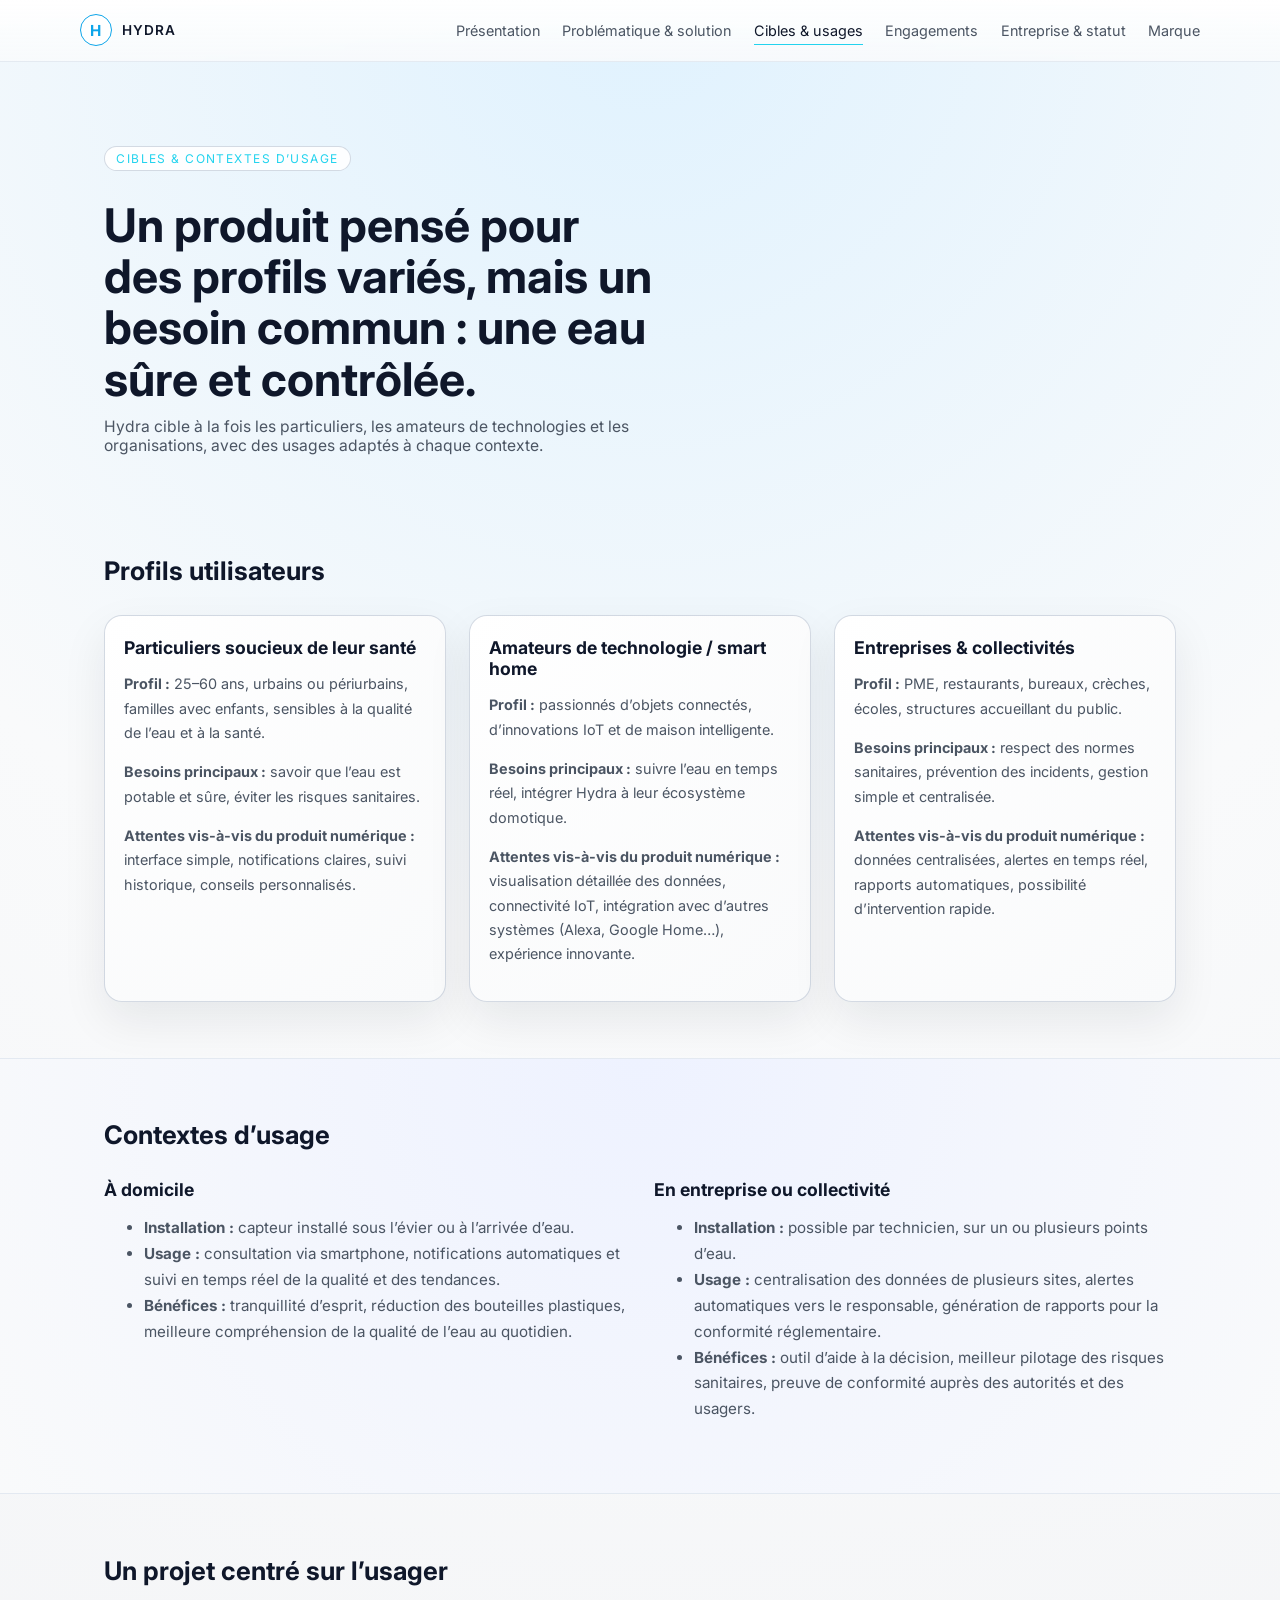
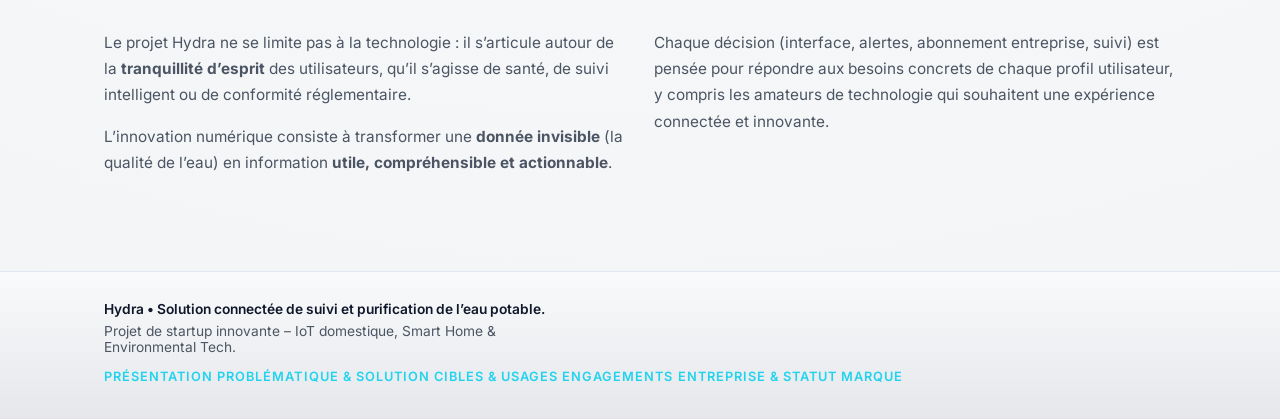
==== cibles-usages.html @ 4a023658 "first commit" ====
<!DOCTYPE html>
<html lang="fr">
<head>
  <meta charset="UTF-8">
  <meta name="viewport" content="width=device-width, initial-scale=1.0">
  <title>Hydra – Cibles & contextes d’usage</title>
  <link rel="stylesheet" href="style.css">
  <link rel="preconnect" href="https://fonts.googleapis.com">
  <link rel="preconnect" href="https://fonts.gstatic.com" crossorigin>
  <link href="https://fonts.googleapis.com/css2?family=Inter:wght@300;400;500;600;700&display=swap" rel="stylesheet">
</head>
<body>
  <header class="site-header">
    <div class="container header-inner">
      <div class="logo">
        <span class="logo-mark">H</span>
        <span class="logo-text">Hydra</span>
      </div>
      <nav class="main-nav" id="mainNav">
        <button class="nav-toggle" id="navToggle" aria-label="Menu">
          <span></span><span></span><span></span>
        </button>
        <ul class="nav-links">
          <li><a href="index.html">Présentation</a></li>
          <li><a href="problematique-solution.html">Problématique & solution</a></li>
          <li><a href="cibles-usages.html" class="active">Cibles & usages</a></li>
          <li><a href="engagements.html">Engagements</a></li>
          <li><a href="entreprise-statut.html">Entreprise & statut</a></li>
          <li><a href="marque.html">Marque</a></li>
        </ul>
      </nav>
    </div>
  </header>

  <section class="hero hero-compact">
    <div class="container hero-inner">
      <div class="hero-text">
        <p class="badge">Cibles & contextes d’usage</p>
        <h1>Un produit pensé pour des profils variés, mais un besoin commun : une eau sûre et contrôlée.</h1>
        <p class="hero-subtitle">
          Hydra cible à la fois les particuliers, les amateurs de technologies et les organisations, avec des usages adaptés à chaque contexte.
        </p>
      </div>
    </div>
  </section>

  <main>
    <section class="section">
      <div class="container">
        <h2>Profils utilisateurs</h2>
        <div class="grid three-cols cards">
          <article class="card">
            <h3>Particuliers soucieux de leur santé</h3>
            <p><strong>Profil :</strong> 25–60 ans, urbains ou périurbains, familles avec enfants, sensibles à la qualité de l’eau et à la santé.</p>
            <p><strong>Besoins principaux :</strong> savoir que l’eau est potable et sûre, éviter les risques sanitaires.</p>
            <p><strong>Attentes vis-à-vis du produit numérique :</strong> interface simple, notifications claires, suivi historique, conseils personnalisés.</p>
          </article>

          <article class="card">
            <h3>Amateurs de technologie / smart home</h3>
            <p><strong>Profil :</strong> passionnés d’objets connectés, d’innovations IoT et de maison intelligente.</p>
            <p><strong>Besoins principaux :</strong> suivre l’eau en temps réel, intégrer Hydra à leur écosystème domotique.</p>
            <p><strong>Attentes vis-à-vis du produit numérique :</strong> visualisation détaillée des données, connectivité IoT, intégration avec d’autres systèmes (Alexa, Google Home…), expérience innovante.</p>
          </article>

          <article class="card">
            <h3>Entreprises & collectivités</h3>
            <p><strong>Profil :</strong> PME, restaurants, bureaux, crèches, écoles, structures accueillant du public.</p>
            <p><strong>Besoins principaux :</strong> respect des normes sanitaires, prévention des incidents, gestion simple et centralisée.</p>
            <p><strong>Attentes vis-à-vis du produit numérique :</strong> données centralisées, alertes en temps réel, rapports automatiques, possibilité d’intervention rapide.</p>
          </article>
        </div>
      </div>
    </section>

    <section class="section alt">
      <div class="container">
        <h2>Contextes d’usage</h2>
        <div class="grid two-cols">
          <div>
            <h3>À domicile</h3>
            <ul>
              <li><strong>Installation :</strong> capteur installé sous l’évier ou à l’arrivée d’eau.</li>
              <li><strong>Usage :</strong> consultation via smartphone, notifications automatiques et suivi en temps réel de la qualité et des tendances.</li>
              <li><strong>Bénéfices :</strong> tranquillité d’esprit, réduction des bouteilles plastiques, meilleure compréhension de la qualité de l’eau au quotidien.</li>
            </ul>
          </div>
          <div>
            <h3>En entreprise ou collectivité</h3>
            <ul>
              <li><strong>Installation :</strong> possible par technicien, sur un ou plusieurs points d’eau.</li>
              <li><strong>Usage :</strong> centralisation des données de plusieurs sites, alertes automatiques vers le responsable, génération de rapports pour la conformité réglementaire.</li>
              <li><strong>Bénéfices :</strong> outil d’aide à la décision, meilleur pilotage des risques sanitaires, preuve de conformité auprès des autorités et des usagers.</li>
            </ul>
          </div>
        </div>
      </div>
    </section>

    <section class="section">
      <div class="container">
        <h2>Un projet centré sur l’usager</h2>
        <div class="grid two-cols">
          <div>
            <p>Le projet Hydra ne se limite pas à la technologie : il s’articule autour de la <strong>tranquillité d’esprit</strong> des utilisateurs, qu’il s’agisse de santé, de suivi intelligent ou de conformité réglementaire.</p>
            <p>L’innovation numérique consiste à transformer une <strong>donnée invisible</strong> (la qualité de l’eau) en information <strong>utile, compréhensible et actionnable</strong>.</p>
          </div>
          <div>
            <p>Chaque décision (interface, alertes, abonnement entreprise, suivi) est pensée pour répondre aux besoins concrets de chaque profil utilisateur, y compris les amateurs de technologie qui souhaitent une expérience connectée et innovante.</p>
          </div>
        </div>
      </div>
    </section>
  </main>

  <footer class="site-footer">
    <div class="container footer-inner">
      <div>
        <p class="footer-brand">Hydra • Solution connectée de suivi et purification de l’eau potable.</p>
        <p class="footer-note">Projet de startup innovante – IoT domestique, Smart Home &amp; Environmental Tech.</p>
      </div>
      <div class="footer-links">
        <a href="index.html">Présentation</a>
        <a href="problematique-solution.html">Problématique &amp; solution</a>
        <a href="cibles-usages.html">Cibles &amp; usages</a>
        <a href="engagements.html">Engagements</a>
        <a href="entreprise-statut.html">Entreprise &amp; statut</a>
        <a href="marque.html">Marque</a>
      </div>
    </div>
  </footer>

  <script src="script.js"></script>
</body>
</html>
---- style.css ----
:root {
  --bg: #ffffff;
  --bg-alt: #f3f4f6;
  --card-bg: #ffffff;
  --accent: #22d3ee;
  --accent-soft: rgba(34, 211, 238, 0.2);
  --accent-strong: #06b6d4;
  --text: #0f172a;
  --text-muted: #4b5563;
  --border-subtle: rgba(148, 163, 184, 0.4);
  --danger: #f97373;
  --radius-lg: 18px;
  --radius-md: 12px;
  --shadow-soft: 0 18px 45px rgba(15, 23, 42, 0.12);
}

*,
*::before,
*::after {
  box-sizing: border-box;
}

html {
  scroll-behavior: smooth;
}

body {
  margin: 0;
  font-family: "Inter", system-ui, -apple-system, BlinkMacSystemFont, "Segoe UI", sans-serif;
  background: radial-gradient(circle at top, #e0f2fe 0, #f9fafb 45%, #f3f4f6 100%);
  color: var(--text);
  -webkit-font-smoothing: antialiased;
}

img {
  max-width: 100%;
  display: block;
}

a {
  color: inherit;
  text-decoration: none;
}

.container {
  width: 100%;
  max-width: 1120px;
  margin: 0 auto;
  padding: 0 1.5rem;
}

.site-header {
  position: sticky;
  top: 0;
  z-index: 20;
  backdrop-filter: blur(18px);
  background: linear-gradient(to bottom, rgba(255, 255, 255, 0.96), rgba(248, 250, 252, 0.9));
  border-bottom: 1px solid rgba(226, 232, 240, 0.9);
}

.header-inner {
  display: flex;
  align-items: center;
  justify-content: space-between;
  padding: 0.9rem 0;
}

.logo {
  display: flex;
  align-items: center;
  gap: 0.6rem;
  font-weight: 600;
  letter-spacing: 0.08em;
  text-transform: uppercase;
  font-size: 0.85rem;
}

.logo-mark {
  width: 32px;
  height: 32px;
  border-radius: 999px;
  display: inline-flex;
  align-items: center;
  justify-content: center;
  background: #ffffff;
  border: 1.6px solid #0ea5e9;
  box-shadow: none;
  font-size: 0.95rem;
  font-weight: 700;
  color: #0ea5e9;
}

.logo-text {
  color: #0f172a;
  font-weight: 600;
}

.main-nav {
  display: flex;
  align-items: center;
  gap: 1.5rem;
}

.nav-links {
  display: flex;
  align-items: center;
  gap: 1.4rem;
  list-style: none;
  padding: 0;
  margin: 0;
  font-size: 0.9rem;
}

.nav-links a {
  color: var(--text-muted);
  padding: 0.35rem 0;
  border-bottom: 1px solid transparent;
  transition: color 0.15s ease, border-color 0.15s ease, opacity 0.15s ease;
}

.nav-links a:hover {
  color: var(--accent);
  border-color: rgba(34, 211, 238, 0.5);
  opacity: 0.95;
}

.nav-links a.active {
  color: #0f172a;
  border-color: var(--accent);
}

.nav-toggle {
  display: none;
  flex-direction: column;
  gap: 0.22rem;
  background: transparent;
  border: none;
  padding: 0.3rem;
  cursor: pointer;
}

.nav-toggle span {
  width: 20px;
  height: 2px;
  border-radius: 999px;
  background: var(--text);
}

.hero {
  padding: 4.5rem 0 3.5rem;
}

.hero-compact {
  padding-bottom: 2.5rem;
}

.hero-inner {
  display: grid;
  grid-template-columns: minmax(0, 3fr) minmax(0, 2.6fr);
  gap: 3rem;
  align-items: center;
}

.badge {
  display: inline-flex;
  align-items: center;
  gap: 0.5rem;
  padding: 0.25rem 0.7rem;
  border-radius: 999px;
  border: 1px solid rgba(148, 163, 184, 0.4);
  background: rgba(255, 255, 255, 0.9);
  color: var(--accent);
  font-size: 0.75rem;
  text-transform: uppercase;
  letter-spacing: 0.12em;
}

.hero h1 {
  margin: 1.1rem 0 0.75rem;
  font-size: clamp(2.1rem, 3.1vw + 1.2rem, 2.9rem);
  line-height: 1.1;
}

.hero-subtitle {
  margin: 0;
  max-width: 39rem;
  color: var(--text-muted);
  font-size: 0.98rem;
}

.hero-actions {
  display: flex;
  gap: 0.9rem;
  margin-top: 1.7rem;
  flex-wrap: wrap;
}

.btn {
  display: inline-flex;
  align-items: center;
  justify-content: center;
  padding: 0.7rem 1.35rem;
  border-radius: 999px;
  font-size: 0.92rem;
  font-weight: 600;
  border: 1px solid transparent;
  cursor: pointer;
  transition: background 0.15s ease, color 0.15s ease, border-color 0.15s ease, transform 0.1s ease, box-shadow 0.15s ease;
}

.btn.primary {
  background: linear-gradient(135deg, #0ea5e9, #0369a1);
  color: #ffffff;
  box-shadow: 0 12px 30px rgba(15, 23, 42, 0.25);
}

.btn.primary:hover {
  transform: translateY(-1px);
  box-shadow: 0 18px 40px rgba(15, 23, 42, 0.3);
}

.btn.ghost {
  background: #ffffff;
  color: #0f172a;
  border-color: #0ea5e9;
}

.btn.ghost:hover {
  border-color: #0369a1;
  background: #e0f2fe;
}

.hero-grid {
  display: grid;
  grid-template-columns: repeat(3, minmax(0, 1fr));
  gap: 0.8rem;
  margin-top: 2.1rem;
}

.hero-metric {
  padding: 0.7rem 0.9rem;
  border-radius: 0.9rem;
  border: 1px solid rgba(148, 163, 184, 0.35);
  background: radial-gradient(circle at top left, rgba(56, 189, 248, 0.2), #ffffff);
}

.metric-label {
  display: block;
  font-size: 0.7rem;
  text-transform: uppercase;
  letter-spacing: 0.12em;
  color: var(--text-muted);
  margin-bottom: 0.25rem;
}

.metric-value {
  font-size: 0.9rem;
  font-weight: 500;
}

.hero-visual {
  position: relative;
}

.device-card {
  position: relative;
  z-index: 1;
  background: radial-gradient(circle at top left, rgba(56, 189, 248, 0.22), #ffffff);
  border-radius: 24px;
  border: 1px solid rgba(148, 163, 184, 0.4);
  box-shadow: var(--shadow-soft);
  padding: 1.6rem 1.5rem 1.4rem;
}

.device-card h2 {
  margin: 0;
  font-size: 1.1rem;
}

.device-card p {
  margin: 0.4rem 0 0.9rem;
  font-size: 0.85rem;
  color: var(--text-muted);
}

.device-card ul {
  list-style: none;
  padding: 0;
  margin: 0;
  display: grid;
  grid-template-columns: repeat(2, minmax(0, 1fr));
  gap: 0.45rem 0.8rem;
  font-size: 0.82rem;
}

.device-card li::before {
  content: "";
  display: inline-block;
  width: 6px;
  height: 6px;
  border-radius: 999px;
  background: var(--accent);
  margin-right: 0.4rem;
}

.wave-bg {
  position: absolute;
  inset: 10% -10% -15%;
  background: radial-gradient(circle at 10% 0, rgba(56, 189, 248, 0.23), transparent 60%),
              radial-gradient(circle at 90% 80%, rgba(59, 130, 246, 0.16), transparent 65%);
  opacity: 0.9;
  filter: blur(10px);
}

.section {
  padding: 3.8rem 0 3.5rem;
}

.section.alt {
  background: radial-gradient(circle at top, #eef2ff, #f9fafb);
  border-top: 1px solid rgba(226, 232, 240, 0.9);
  border-bottom: 1px solid rgba(226, 232, 240, 0.9);
}

.section h2 {
  font-size: 1.6rem;
  margin: 0 0 1.8rem;
}

.section h3 {
  font-size: 1.1rem;
  margin: 0 0 0.7rem;
}

.section h4 {
  font-size: 0.98rem;
  margin: 0 0 0.4rem;
}

.section p {
  color: var(--text-muted);
  font-size: 0.96rem;
  line-height: 1.7;
}

.section ul {
  color: var(--text-muted);
  font-size: 0.95rem;
  line-height: 1.7;
}

.grid {
  display: grid;
  gap: 1.8rem;
}

.two-cols {
  grid-template-columns: minmax(0, 1.1fr) minmax(0, 1.1fr);
}

.three-cols {
  grid-template-columns: repeat(3, minmax(0, 1fr));
}

.tag-list {
  display: flex;
  flex-wrap: wrap;
  gap: 0.45rem;
  list-style: none;
  padding: 0;
  margin: 0 0 0.9rem;
}

.tag-list li {
  padding: 0.24rem 0.7rem;
  border-radius: 999px;
  border: 1px solid #7dd3fc;
  background: #e0f2fe;
  font-size: 0.8rem;
  color: #0f172a;
}

.icon-list {
  list-style: none;
  padding: 0;
  margin: 0;
}

.icon-list li {
  position: relative;
  padding-left: 1.3rem;
  margin-bottom: 0.45rem;
}

.icon-list li::before {
  content: "";
  position: absolute;
  left: 0;
  top: 0.55rem;
  width: 6px;
  height: 6px;
  border-radius: 999px;
  background: var(--accent);
}

.cards {
  gap: 1.4rem;
}

.card {
  border-radius: var(--radius-lg);
  border: 1px solid rgba(148, 163, 184, 0.4);
  background: radial-gradient(circle at top left, #ffffff, #f9fafb);
  box-shadow: 0 18px 45px rgba(15, 23, 42, 0.08);
  padding: 1.3rem 1.2rem 1.2rem;
  transition: transform 0.12s ease, box-shadow 0.15s ease, border-color 0.15s ease;
}

.card h3 {
  margin-bottom: 0.5rem;
}

.card p {
  font-size: 0.9rem;
}

.card:hover {
  transform: translateY(-4px);
  border-color: rgba(34, 211, 238, 0.6);
  box-shadow: 0 22px 60px rgba(15, 23, 42, 0.18);
}

.btn-link {
  display: inline-flex;
  align-items: center;
  gap: 0.35rem;
  margin-top: 0.9rem;
  font-size: 0.86rem;
  color: var(--accent);
  font-weight: 500;
}

.btn-link::after {
  content: "→";
  font-size: 0.9em;
  transition: transform 0.12s ease;
}

.btn-link:hover::after {
  transform: translateX(2px);
}

.margin-top-lg {
  margin-top: 2rem;
}

.margin-top-md {
  margin-top: 1.2rem;
}

.accordion details {
  border-radius: var(--radius-md);
  border: 1px solid rgba(148, 163, 184, 0.45);
  background: #ffffff;
  padding: 0.7rem 0.9rem;
  margin-bottom: 0.75rem;
}

.accordion summary {
  cursor: pointer;
  list-style: none;
  font-size: 0.95rem;
  font-weight: 500;
}

.accordion summary::-webkit-details-marker {
  display: none;
}

.accordion summary::after {
  content: "▾";
  float: right;
  color: var(--text-muted);
  transition: transform 0.15s ease;
}

.accordion details[open] summary::after {
  transform: rotate(-180deg);
}

.accordion-body {
  margin-top: 0.6rem;
  border-top: 1px solid rgba(148, 163, 184, 0.3);
  padding-top: 0.6rem;
}

.mission-block,
.legal-block {
  margin-top: 2.1rem;
  padding: 1.4rem 1.3rem 1.3rem;
  border-radius: var(--radius-lg);
  border: 1px solid rgba(148, 163, 184, 0.45);
  background: radial-gradient(circle at top left, rgba(37, 99, 235, 0.16), #ffffff);
  box-shadow: 0 18px 50px rgba(15, 23, 42, 0.08);
}

.mission-block .quote {
  margin: 0.7rem 0 0.7rem;
  padding: 0.7rem 0.8rem;
  border-left: 3px solid var(--accent);
  border-radius: 0.5rem;
  background: #f9fafb;
  font-style: italic;
}

.site-footer {
  border-top: 1px solid rgba(226, 232, 240, 0.9);
  background: linear-gradient(to bottom, #f9fafb, #e5e7eb);
  padding: 1.8rem 0 2.2rem;
  margin-top: 1.5rem;
  font-size: 0.86rem;
}

.footer-inner {
  display: flex;
  flex-wrap: wrap;
  align-items: flex-start;
  justify-content: space-between;
  gap: 0.8rem 1.5rem;
  color: var(--text-muted);
}

.footer-links a {
  color: var(--accent);
  font-weight: 600;
  font-size: 0.8rem;
  text-transform: uppercase;
  letter-spacing: 0.08em;
}

.footer-brand {
  margin: 0 0 0.35rem;
  font-weight: 600;
  color: var(--text);
}

.footer-note {
  margin: 0;
  max-width: 30rem;
}

@media (max-width: 640px) {
  .footer-inner {
    flex-direction: column;
    align-items: flex-start;
  }
}

@media (max-width: 960px) {
  .hero-inner {
    grid-template-columns: minmax(0, 1fr);
  }
}

@media (max-width: 840px) {
  .two-cols {
    grid-template-columns: minmax(0, 1fr);
  }

  .three-cols {
    grid-template-columns: minmax(0, 1fr);
  }

  .hero-grid {
    grid-template-columns: repeat(2, minmax(0, 1fr));
  }
}

@media (max-width: 720px) {
  .hero {
    padding-top: 3.8rem;
  }

  .nav-toggle {
    display: flex;
  }

  .nav-links {
    position: absolute;
    inset-inline: 0;
    top: 100%;
    background: rgba(2, 6, 23, 0.98);
    padding: 0.6rem 1.5rem 0.9rem;
    border-bottom: 1px solid rgba(15, 23, 42, 0.9);
    flex-direction: column;
    align-items: flex-start;
    gap: 0.35rem;
    max-height: 0;
    overflow: hidden;
    opacity: 0;
    pointer-events: none;
    transition: max-height 0.18s ease, opacity 0.18s ease;
  }

  .nav-links.open {
    max-height: 320px;
    opacity: 1;
    pointer-events: auto;
  }

  .nav-links a {
    padding: 0.35rem 0;
  }

  .hero-grid {
    grid-template-columns: minmax(0, 1fr);
  }
}

@media (max-width: 540px) {
  .card {
    padding: 1.1rem 1.05rem;
  }

  .mission-block,
  .legal-block {
    padding: 1.1rem 1.1rem;
  }
}
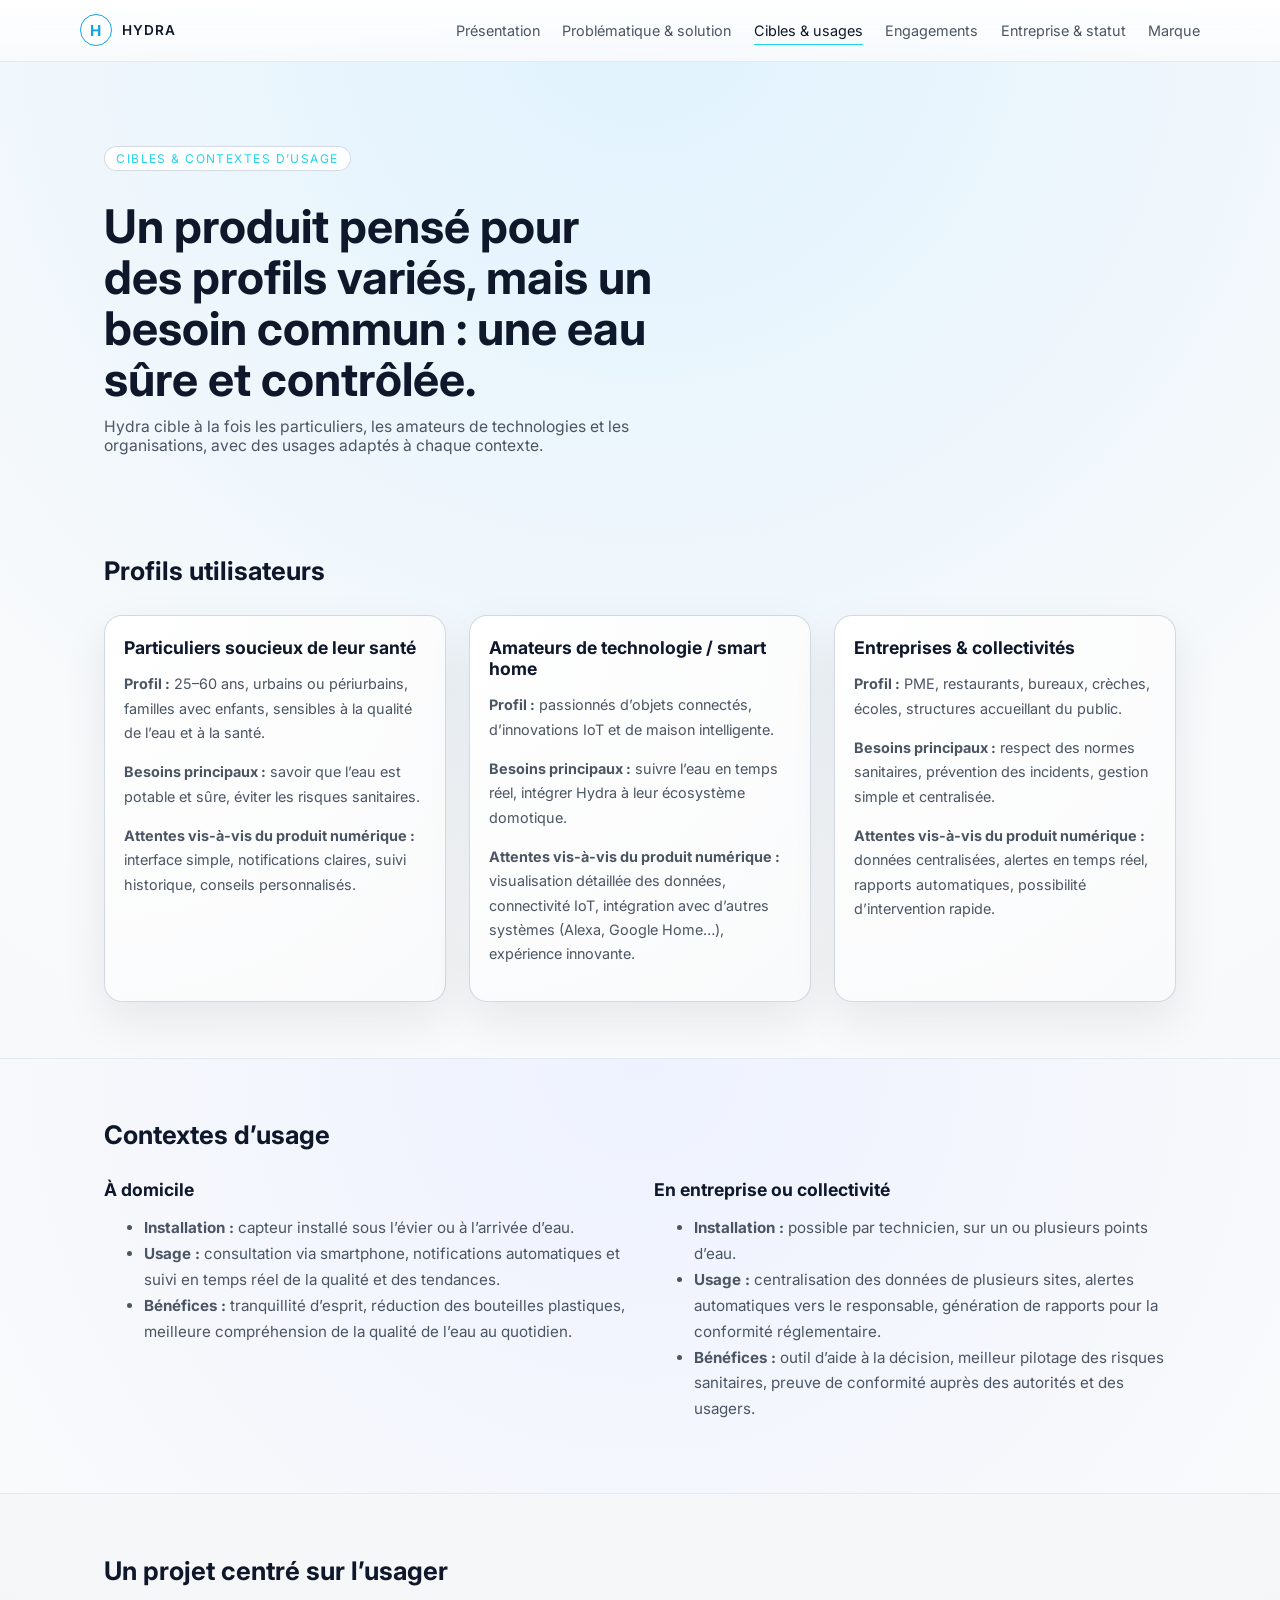
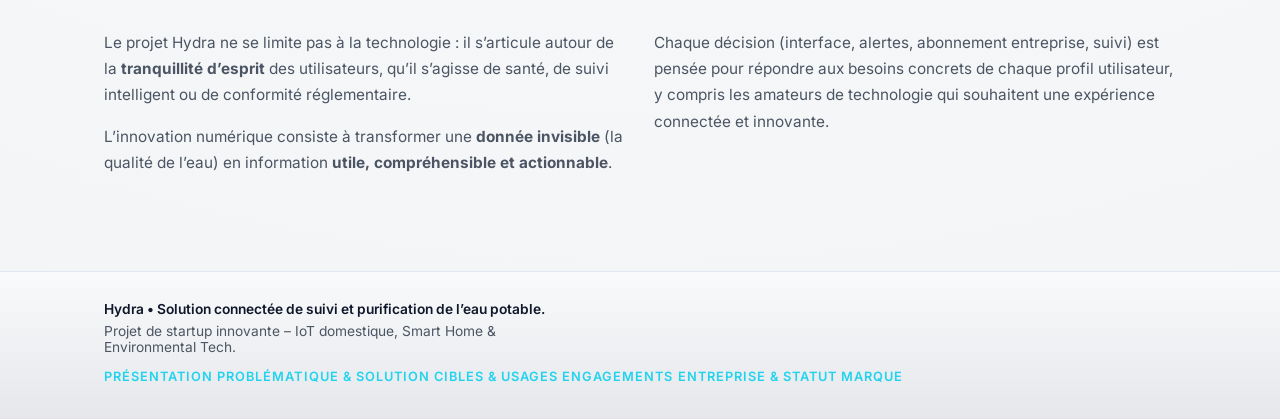
==== commit ae58559a: "para" ====
--- a/cibles-usages.html
+++ b/cibles-usages.html
@@ -34,7 +34,7 @@
 
   <section class="hero hero-compact">
     <div class="container hero-inner">
-      <div class="hero-text">
+      <div class="hero-text" data-parallax="0.1">
         <p class="badge">Cibles & contextes d’usage</p>
         <h1>Un produit pensé pour des profils variés, mais un besoin commun : une eau sûre et contrôlée.</h1>
         <p class="hero-subtitle">
--- a/style.css
+++ b/style.css
@@ -148,6 +148,8 @@
 
 .hero {
   padding: 4.5rem 0 3.5rem;
+  position: relative;
+  overflow: hidden;
 }
 
 .hero-compact {
@@ -159,6 +161,12 @@
   grid-template-columns: minmax(0, 3fr) minmax(0, 2.6fr);
   gap: 3rem;
   align-items: center;
+}
+
+.hero-text {
+  position: relative;
+  z-index: 2;
+  will-change: transform;
 }
 
 .badge {
@@ -260,6 +268,7 @@
 
 .hero-visual {
   position: relative;
+  will-change: transform;
 }
 
 .device-card {
@@ -310,6 +319,7 @@
               radial-gradient(circle at 90% 80%, rgba(59, 130, 246, 0.16), transparent 65%);
   opacity: 0.9;
   filter: blur(10px);
+  will-change: transform;
 }
 
 .section {
@@ -320,6 +330,22 @@
   background: radial-gradient(circle at top, #eef2ff, #f9fafb);
   border-top: 1px solid rgba(226, 232, 240, 0.9);
   border-bottom: 1px solid rgba(226, 232, 240, 0.9);
+  position: relative;
+  overflow: hidden;
+}
+
+.section.alt .parallax-bg {
+  position: absolute;
+  inset: 0;
+  pointer-events: none;
+  z-index: 0;
+  background: radial-gradient(ellipse 80% 50% at 50% -20%, rgba(56, 189, 248, 0.15), transparent 50%);
+  will-change: transform;
+}
+
+.section .container {
+  position: relative;
+  z-index: 1;
 }
 
 .section h2 {
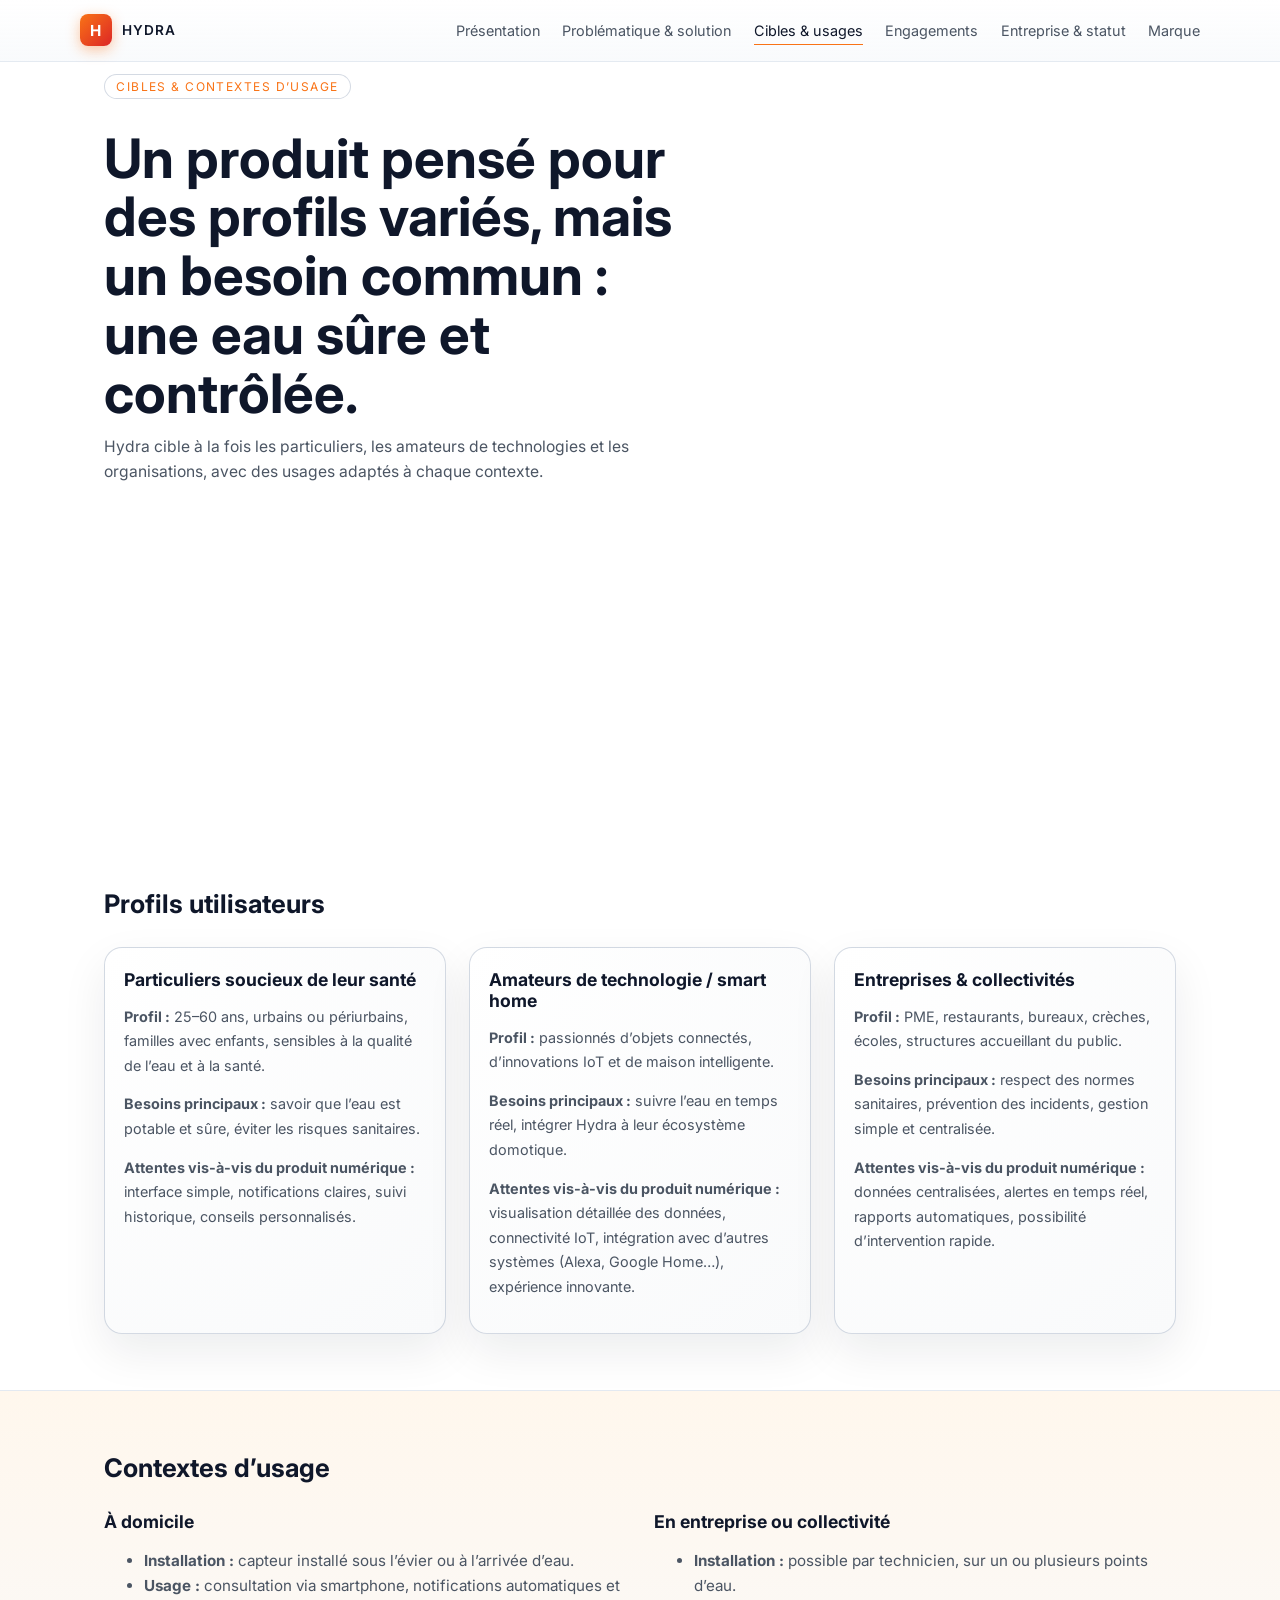
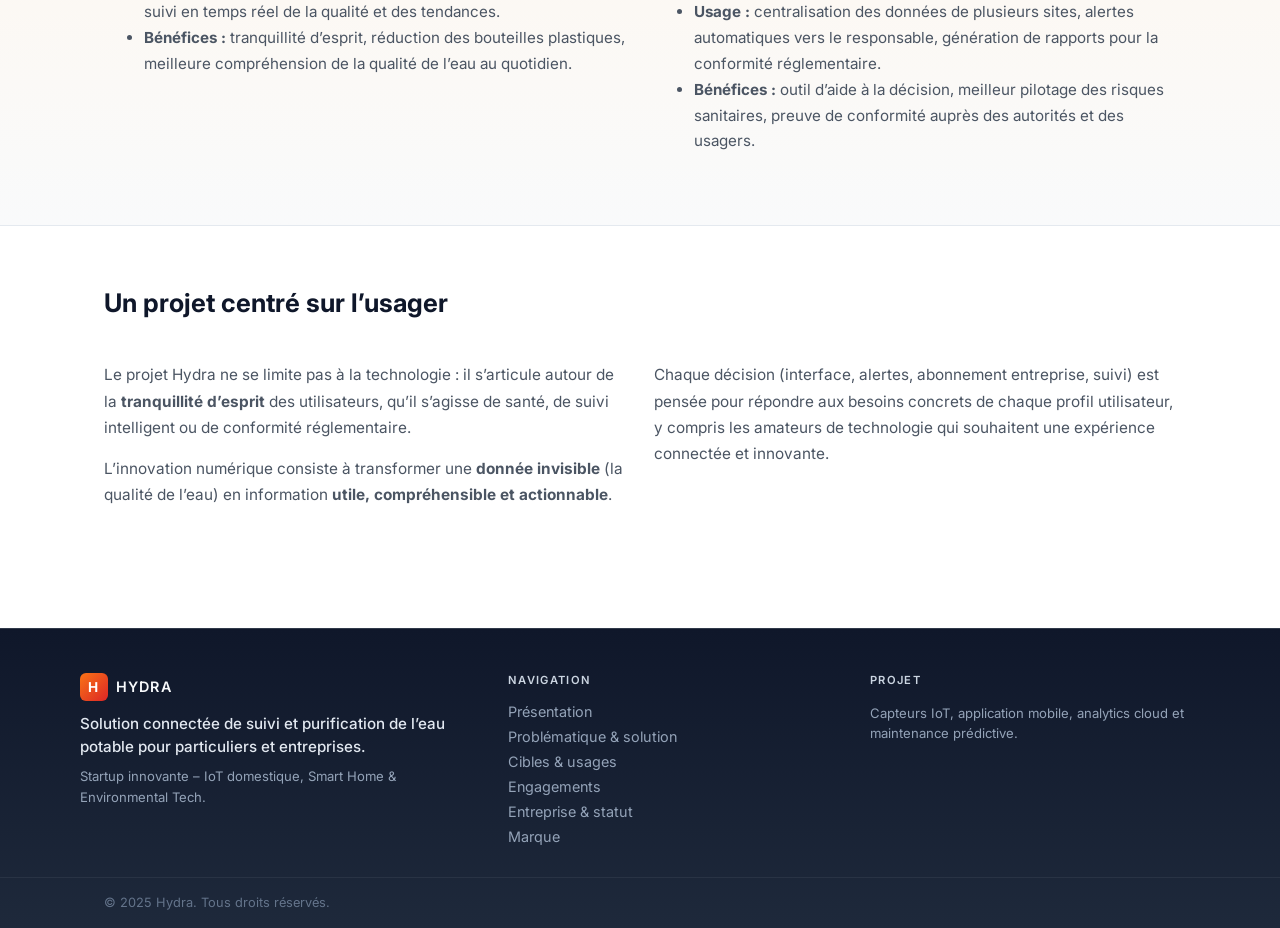
==== commit d5087a60: "fixe" ====
--- a/cibles-usages.html
+++ b/cibles-usages.html
@@ -115,17 +115,33 @@
 
   <footer class="site-footer">
     <div class="container footer-inner">
-      <div>
-        <p class="footer-brand">Hydra • Solution connectée de suivi et purification de l’eau potable.</p>
-        <p class="footer-note">Projet de startup innovante – IoT domestique, Smart Home &amp; Environmental Tech.</p>
+      <div class="footer-brand-block">
+        <div class="footer-logo">
+          <span class="footer-logo-mark">H</span>
+          <span>Hydra</span>
+        </div>
+        <p class="footer-brand">Solution connectée de suivi et purification de l’eau potable pour particuliers et entreprises.</p>
+        <p class="footer-note">Startup innovante – IoT domestique, Smart Home &amp; Environmental Tech.</p>
       </div>
-      <div class="footer-links">
-        <a href="index.html">Présentation</a>
-        <a href="problematique-solution.html">Problématique &amp; solution</a>
-        <a href="cibles-usages.html">Cibles &amp; usages</a>
-        <a href="engagements.html">Engagements</a>
-        <a href="entreprise-statut.html">Entreprise &amp; statut</a>
-        <a href="marque.html">Marque</a>
+      <div class="footer-col">
+        <h4>Navigation</h4>
+        <nav class="footer-links" aria-label="Pied de page">
+          <a href="index.html">Présentation</a>
+          <a href="problematique-solution.html">Problématique &amp; solution</a>
+          <a href="cibles-usages.html">Cibles &amp; usages</a>
+          <a href="engagements.html">Engagements</a>
+          <a href="entreprise-statut.html">Entreprise &amp; statut</a>
+          <a href="marque.html">Marque</a>
+        </nav>
+      </div>
+      <div class="footer-col">
+        <h4>Projet</h4>
+        <p class="footer-note" style="margin: 0;">Capteurs IoT, application mobile, analytics cloud et maintenance prédictive.</p>
+      </div>
+    </div>
+    <div class="footer-bottom">
+      <div class="container footer-bottom-inner">
+        <span>© 2025 Hydra. Tous droits réservés.</span>
       </div>
     </div>
   </footer>
--- a/style.css
+++ b/style.css
@@ -2,9 +2,10 @@
   --bg: #ffffff;
   --bg-alt: #f3f4f6;
   --card-bg: #ffffff;
-  --accent: #22d3ee;
-  --accent-soft: rgba(34, 211, 238, 0.2);
-  --accent-strong: #06b6d4;
+  --accent: #f97316;
+  --accent-soft: rgba(249, 115, 22, 0.2);
+  --accent-strong: #ea580c;
+  --accent-gradient: linear-gradient(135deg, #f97316 0%, #dc2626 100%);
   --text: #0f172a;
   --text-muted: #4b5563;
   --border-subtle: rgba(148, 163, 184, 0.4);
@@ -27,7 +28,7 @@
 body {
   margin: 0;
   font-family: "Inter", system-ui, -apple-system, BlinkMacSystemFont, "Segoe UI", sans-serif;
-  background: radial-gradient(circle at top, #e0f2fe 0, #f9fafb 45%, #f3f4f6 100%);
+  background: var(--bg);
   color: var(--text);
   -webkit-font-smoothing: antialiased;
 }
@@ -78,16 +79,16 @@
 .logo-mark {
   width: 32px;
   height: 32px;
-  border-radius: 999px;
+  border-radius: 8px;
   display: inline-flex;
   align-items: center;
   justify-content: center;
-  background: #ffffff;
-  border: 1.6px solid #0ea5e9;
-  box-shadow: none;
+  background: var(--accent-gradient);
+  border: none;
+  box-shadow: 0 4px 14px rgba(249, 115, 22, 0.4);
   font-size: 0.95rem;
   font-weight: 700;
-  color: #0ea5e9;
+  color: #ffffff;
 }
 
 .logo-text {
@@ -120,7 +121,7 @@
 
 .nav-links a:hover {
   color: var(--accent);
-  border-color: rgba(34, 211, 238, 0.5);
+  border-color: rgba(249, 115, 22, 0.5);
   opacity: 0.95;
 }
 
@@ -147,26 +148,83 @@
 }
 
 .hero {
-  padding: 4.5rem 0 3.5rem;
+  padding: 0;
   position: relative;
   overflow: hidden;
+  min-height: 85vh;
+  display: flex;
+  align-items: stretch;
 }
 
 .hero-compact {
   padding-bottom: 2.5rem;
 }
 
-.hero-inner {
+.hero-layout {
   display: grid;
-  grid-template-columns: minmax(0, 3fr) minmax(0, 2.6fr);
-  gap: 3rem;
-  align-items: center;
+  grid-template-columns: 1fr 0.5fr;
+  width: 100%;
+  min-height: 85vh;
+}
+
+.hero-left {
+  display: flex;
+  align-items: center;
+  background: var(--bg);
+  padding: 2rem 3rem 2.5rem 4rem;
+  position: relative;
+  z-index: 1;
+}
+
+.hero-left .container {
+  max-width: 100%;
+}
+
+.hero-right {
+  position: relative;
+  min-height: 85vh;
+  overflow: hidden;
+}
+
+.hero-visual-bg {
+  position: absolute;
+  inset: 0;
+  border-radius: 42% 0 0 42%;
+  background: transparent;
+}
+
+.hero-visual-bg .orb {
+  position: absolute;
+  border-radius: 50%;
+  background: radial-gradient(circle at 30% 30%, rgba(253, 186, 116, 0.5), rgba(249, 115, 22, 0.35));
+  filter: blur(1px);
+  animation: orb-float 14s ease-in-out infinite;
+}
+
+.hero-visual-bg .orb-1 { width: 140px; height: 140px; top: 15%; left: 25%; animation-delay: 0s; opacity: 0.55; background: radial-gradient(circle at 30% 30%, rgba(254, 215, 170, 0.6), rgba(249, 115, 22, 0.4)); }
+.hero-visual-bg .orb-2 { width: 90px; height: 90px; top: 50%; right: 20%; animation-delay: -2s; opacity: 0.35; background: radial-gradient(circle at 30% 30%, rgba(253, 186, 116, 0.5), rgba(234, 88, 12, 0.3)); }
+.hero-visual-bg .orb-3 { width: 65px; height: 65px; bottom: 30%; left: 30%; animation-delay: -4s; opacity: 0.45; background: radial-gradient(circle at 30% 30%, rgba(254, 215, 170, 0.55), rgba(249, 115, 22, 0.35)); }
+.hero-visual-bg .orb-4 { width: 45px; height: 45px; top: 35%; right: 35%; animation-delay: -1s; opacity: 0.25; background: radial-gradient(circle at 30% 30%, rgba(253, 186, 116, 0.45), rgba(234, 88, 12, 0.25)); }
+.hero-visual-bg .orb-5 { width: 110px; height: 110px; bottom: 20%; right: 25%; animation-delay: -3s; opacity: 0.4; background: radial-gradient(circle at 30% 30%, rgba(254, 215, 170, 0.5), rgba(249, 115, 22, 0.3)); }
+.hero-visual-bg .orb-6 { width: 75px; height: 75px; top: 28%; right: 28%; animation-delay: -5s; opacity: 0.3; background: radial-gradient(circle at 30% 30%, rgba(253, 186, 116, 0.5), rgba(249, 115, 22, 0.28)); }
+.hero-visual-bg .orb-7 { width: 55px; height: 55px; bottom: 45%; left: 18%; animation-delay: -2.5s; opacity: 0.38; background: radial-gradient(circle at 30% 30%, rgba(254, 215, 170, 0.5), rgba(234, 88, 12, 0.32)); }
+.hero-visual-bg .orb-8 { width: 85px; height: 85px; top: 65%; right: 15%; animation-delay: -1.5s; opacity: 0.28; background: radial-gradient(circle at 30% 30%, rgba(253, 186, 116, 0.45), rgba(249, 115, 22, 0.25)); }
+
+@keyframes orb-float {
+  0%, 100% { transform: translate(0, 0) scale(1); }
+  33% { transform: translate(8px, -12px) scale(1.03); }
+  66% { transform: translate(-6px, 8px) scale(0.98); }
 }
 
 .hero-text {
   position: relative;
   z-index: 2;
   will-change: transform;
+  max-width: 36rem;
+}
+
+.hero-headline-line {
+  display: block;
 }
 
 .badge {
@@ -185,8 +243,10 @@
 
 .hero h1 {
   margin: 1.1rem 0 0.75rem;
-  font-size: clamp(2.1rem, 3.1vw + 1.2rem, 2.9rem);
-  line-height: 1.1;
+  font-size: clamp(2.4rem, 4vw + 1.2rem, 3.4rem);
+  line-height: 1.08;
+  font-weight: 700;
+  color: var(--text);
 }
 
 .hero-subtitle {
@@ -194,12 +254,20 @@
   max-width: 39rem;
   color: var(--text-muted);
   font-size: 0.98rem;
+  line-height: 1.6;
+}
+
+.hero-actions-row {
+  display: flex;
+  align-items: center;
+  gap: 1.5rem;
+  margin-top: 1.7rem;
+  flex-wrap: wrap;
 }
 
 .hero-actions {
   display: flex;
   gap: 0.9rem;
-  margin-top: 1.7rem;
   flex-wrap: wrap;
 }
 
@@ -217,25 +285,36 @@
 }
 
 .btn.primary {
-  background: linear-gradient(135deg, #0ea5e9, #0369a1);
+  background: var(--accent-gradient);
   color: #ffffff;
-  box-shadow: 0 12px 30px rgba(15, 23, 42, 0.25);
+  box-shadow: 0 12px 30px rgba(249, 115, 22, 0.35);
+  border-radius: var(--radius-md);
 }
 
 .btn.primary:hover {
   transform: translateY(-1px);
-  box-shadow: 0 18px 40px rgba(15, 23, 42, 0.3);
+  box-shadow: 0 18px 40px rgba(249, 115, 22, 0.4);
 }
 
 .btn.ghost {
   background: #ffffff;
   color: #0f172a;
-  border-color: #0ea5e9;
+  border-color: var(--accent);
 }
 
 .btn.ghost:hover {
-  border-color: #0369a1;
-  background: #e0f2fe;
+  border-color: var(--accent-strong);
+  background: #fff7ed;
+}
+
+.hero-metrics-row {
+  display: flex;
+  align-items: center;
+  gap: 2rem;
+  margin-top: 2.5rem;
+  padding-top: 1.5rem;
+  border-top: 1px solid var(--border-subtle);
+  flex-wrap: wrap;
 }
 
 .hero-grid {
@@ -246,10 +325,18 @@
 }
 
 .hero-metric {
-  padding: 0.7rem 0.9rem;
-  border-radius: 0.9rem;
-  border: 1px solid rgba(148, 163, 184, 0.35);
-  background: radial-gradient(circle at top left, rgba(56, 189, 248, 0.2), #ffffff);
+  padding: 0.4rem 0;
+  border-radius: 0;
+  border: none;
+  background: transparent;
+}
+
+.section-device-card {
+  margin-bottom: 2rem;
+}
+
+.section-device-card h3 {
+  margin-top: 0;
 }
 
 .metric-label {
@@ -266,15 +353,10 @@
   font-weight: 500;
 }
 
-.hero-visual {
-  position: relative;
-  will-change: transform;
-}
-
 .device-card {
   position: relative;
   z-index: 1;
-  background: radial-gradient(circle at top left, rgba(56, 189, 248, 0.22), #ffffff);
+  background: radial-gradient(circle at top left, rgba(249, 115, 22, 0.12), #ffffff);
   border-radius: 24px;
   border: 1px solid rgba(148, 163, 184, 0.4);
   box-shadow: var(--shadow-soft);
@@ -313,13 +395,7 @@
 }
 
 .wave-bg {
-  position: absolute;
-  inset: 10% -10% -15%;
-  background: radial-gradient(circle at 10% 0, rgba(56, 189, 248, 0.23), transparent 60%),
-              radial-gradient(circle at 90% 80%, rgba(59, 130, 246, 0.16), transparent 65%);
-  opacity: 0.9;
-  filter: blur(10px);
-  will-change: transform;
+  display: none;
 }
 
 .section {
@@ -327,7 +403,7 @@
 }
 
 .section.alt {
-  background: radial-gradient(circle at top, #eef2ff, #f9fafb);
+  background: linear-gradient(to bottom, #fff7ed, #f9fafb);
   border-top: 1px solid rgba(226, 232, 240, 0.9);
   border-bottom: 1px solid rgba(226, 232, 240, 0.9);
   position: relative;
@@ -339,7 +415,7 @@
   inset: 0;
   pointer-events: none;
   z-index: 0;
-  background: radial-gradient(ellipse 80% 50% at 50% -20%, rgba(56, 189, 248, 0.15), transparent 50%);
+  background: radial-gradient(ellipse 80% 50% at 50% -20%, rgba(249, 115, 22, 0.08), transparent 50%);
   will-change: transform;
 }
 
@@ -400,8 +476,8 @@
 .tag-list li {
   padding: 0.24rem 0.7rem;
   border-radius: 999px;
-  border: 1px solid #7dd3fc;
-  background: #e0f2fe;
+  border: 1px solid #fdba74;
+  background: #fff7ed;
   font-size: 0.8rem;
   color: #0f172a;
 }
@@ -452,7 +528,7 @@
 
 .card:hover {
   transform: translateY(-4px);
-  border-color: rgba(34, 211, 238, 0.6);
+  border-color: rgba(249, 115, 22, 0.5);
   box-shadow: 0 22px 60px rgba(15, 23, 42, 0.18);
 }
 
@@ -540,51 +616,164 @@
 }
 
 .site-footer {
-  border-top: 1px solid rgba(226, 232, 240, 0.9);
-  background: linear-gradient(to bottom, #f9fafb, #e5e7eb);
-  padding: 1.8rem 0 2.2rem;
-  margin-top: 1.5rem;
-  font-size: 0.86rem;
+  margin-top: 3rem;
+  background: linear-gradient(180deg, #0f172a 0%, #1e293b 100%);
+  color: #94a3b8;
+  font-size: 0.9rem;
+  padding: 0;
+  border-top: 1px solid rgba(248, 250, 252, 0.08);
 }
 
 .footer-inner {
-  display: flex;
-  flex-wrap: wrap;
-  align-items: flex-start;
-  justify-content: space-between;
-  gap: 0.8rem 1.5rem;
-  color: var(--text-muted);
-}
-
-.footer-links a {
-  color: var(--accent);
+  display: grid;
+  grid-template-columns: 1.2fr 1fr 1fr;
+  gap: 2.5rem 2rem;
+  padding: 2.75rem 0 2rem;
+}
+
+.footer-brand-block {
+  display: flex;
+  flex-direction: column;
+  gap: 0.5rem;
+}
+
+.footer-logo {
+  display: inline-flex;
+  align-items: center;
+  gap: 0.5rem;
   font-weight: 600;
-  font-size: 0.8rem;
+  letter-spacing: 0.08em;
   text-transform: uppercase;
-  letter-spacing: 0.08em;
+  font-size: 0.9rem;
+  color: #f8fafc;
+  margin-bottom: 0.25rem;
+}
+
+.footer-logo-mark {
+  width: 28px;
+  height: 28px;
+  border-radius: 6px;
+  display: inline-flex;
+  align-items: center;
+  justify-content: center;
+  background: var(--accent-gradient);
+  font-size: 0.85rem;
+  font-weight: 700;
+  color: #fff;
 }
 
 .footer-brand {
-  margin: 0 0 0.35rem;
-  font-weight: 600;
-  color: var(--text);
+  margin: 0;
+  color: #e2e8f0;
+  font-weight: 500;
+  font-size: 0.95rem;
+  line-height: 1.5;
+  max-width: 28rem;
 }
 
 .footer-note {
   margin: 0;
-  max-width: 30rem;
+  font-size: 0.82rem;
+  line-height: 1.55;
+  color: #94a3b8;
+  max-width: 28rem;
+}
+
+.footer-col h4 {
+  margin: 0 0 1rem;
+  font-size: 0.7rem;
+  font-weight: 600;
+  text-transform: uppercase;
+  letter-spacing: 0.12em;
+  color: #cbd5e1;
+}
+
+.footer-links {
+  display: flex;
+  flex-direction: column;
+  gap: 0.5rem;
+}
+
+.footer-links a {
+  color: #94a3b8;
+  font-weight: 400;
+  font-size: 0.9rem;
+  text-transform: none;
+  letter-spacing: 0;
+  transition: color 0.15s ease;
+}
+
+.footer-links a:hover {
+  color: var(--accent);
+}
+
+.footer-bottom {
+  border-top: 1px solid rgba(248, 250, 252, 0.06);
+  padding: 1.1rem 0;
+}
+
+.footer-bottom-inner {
+  display: flex;
+  flex-wrap: wrap;
+  align-items: center;
+  justify-content: space-between;
+  gap: 0.75rem 1.5rem;
+  font-size: 0.8rem;
+  color: #64748b;
+}
+
+.footer-bottom-inner a {
+  color: #94a3b8;
+  transition: color 0.15s ease;
+}
+
+.footer-bottom-inner a:hover {
+  color: var(--accent);
+}
+
+@media (max-width: 840px) {
+  .footer-inner {
+    grid-template-columns: 1fr 1fr;
+    gap: 2rem;
+  }
+
+  .footer-brand-block {
+    grid-column: 1 / -1;
+  }
 }
 
 @media (max-width: 640px) {
   .footer-inner {
+    grid-template-columns: 1fr;
+    padding-top: 2rem;
+    padding-bottom: 1.5rem;
+    gap: 1.5rem;
+  }
+
+  .footer-brand-block {
+    grid-column: 1;
+  }
+
+  .footer-bottom-inner {
     flex-direction: column;
     align-items: flex-start;
+    text-align: left;
   }
 }
 
 @media (max-width: 960px) {
-  .hero-inner {
-    grid-template-columns: minmax(0, 1fr);
+  .hero-layout {
+    grid-template-columns: 1fr;
+    min-height: auto;
+  }
+
+  .hero-left {
+    padding: 2.5rem 1.5rem 2rem;
+    min-height: auto;
+  }
+
+  .hero-right {
+    min-height: 45vh;
   }
 }
 
@@ -597,14 +786,24 @@
     grid-template-columns: minmax(0, 1fr);
   }
 
-  .hero-grid {
-    grid-template-columns: repeat(2, minmax(0, 1fr));
+  .hero-metrics-row {
+    flex-direction: column;
+    align-items: flex-start;
   }
 }
 
 @media (max-width: 720px) {
   .hero {
     padding-top: 3.8rem;
+    min-height: auto;
+  }
+
+  .hero-right {
+    min-height: 35vh;
+  }
+
+  .hero-metrics-row {
+    flex-direction: column;
   }
 
   .nav-toggle {
@@ -637,10 +836,6 @@
   .nav-links a {
     padding: 0.35rem 0;
   }
-
-  .hero-grid {
-    grid-template-columns: minmax(0, 1fr);
-  }
 }
 
 @media (max-width: 540px) {
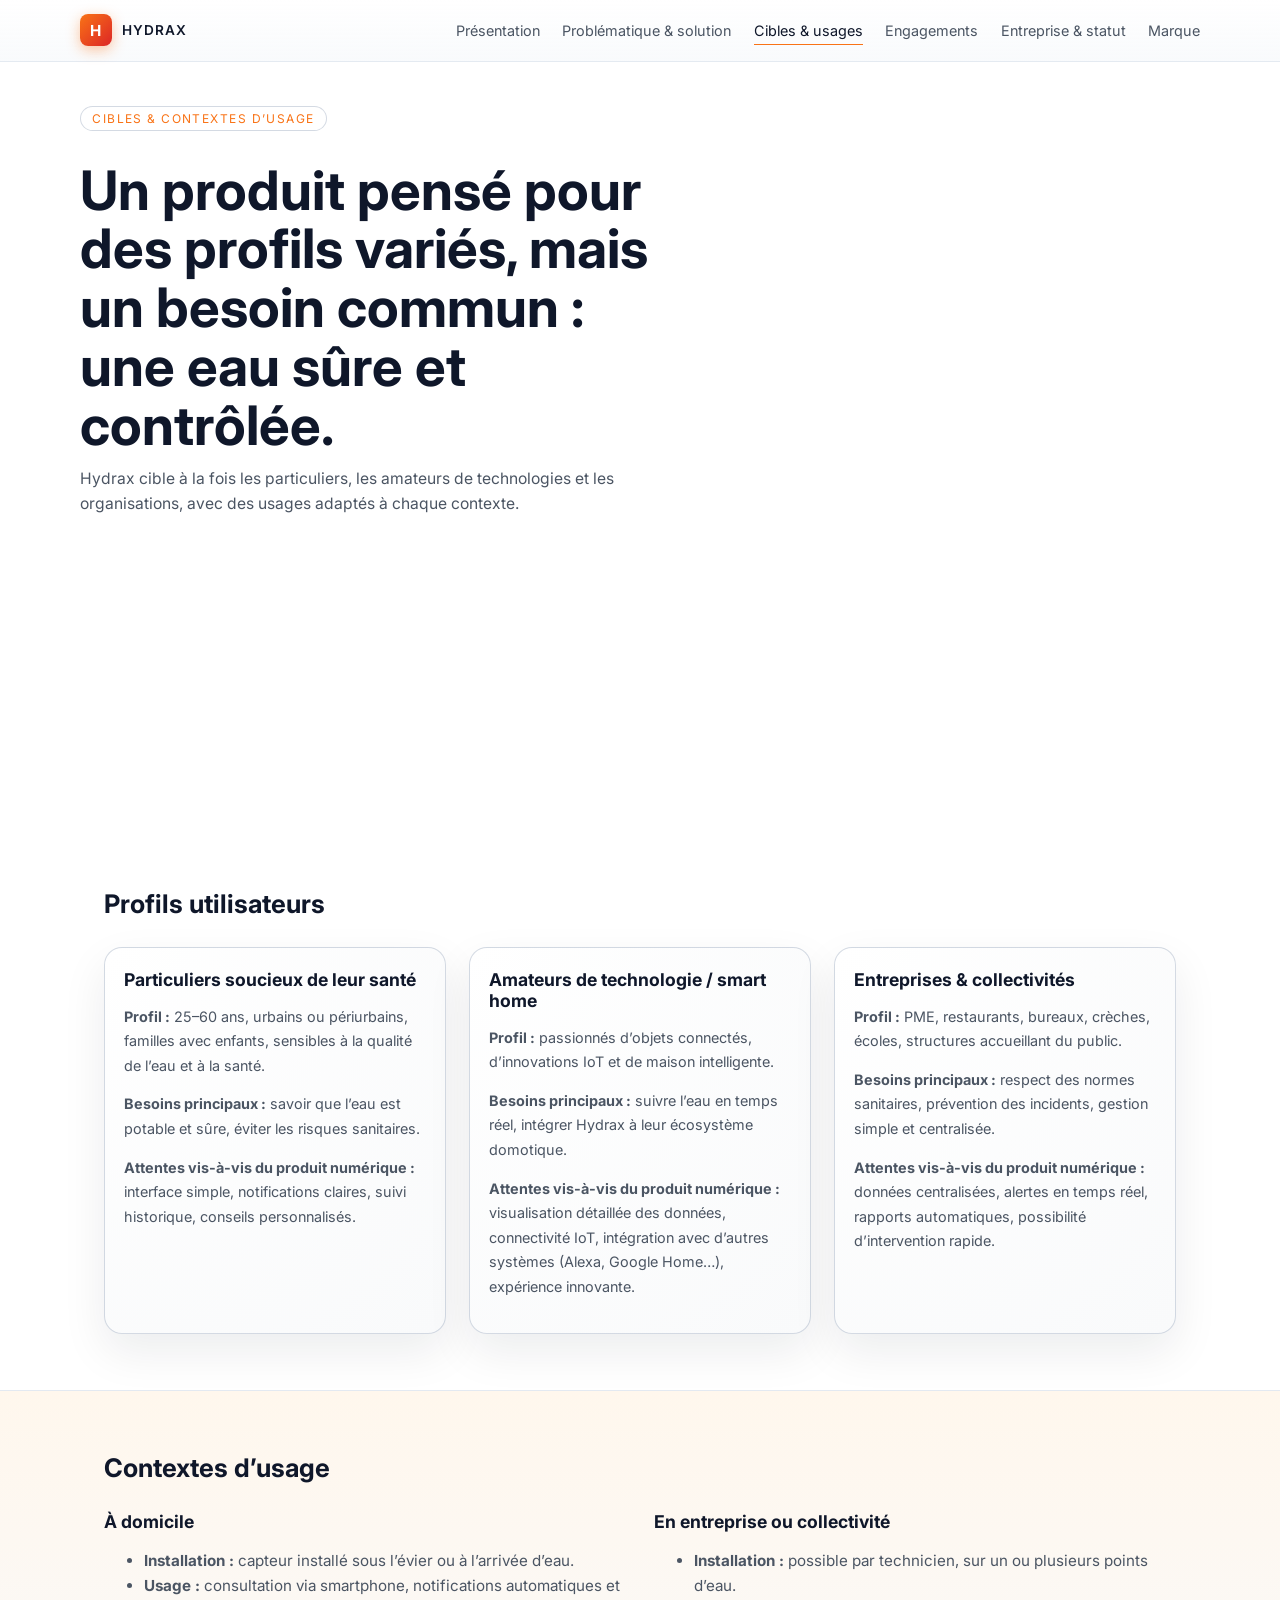
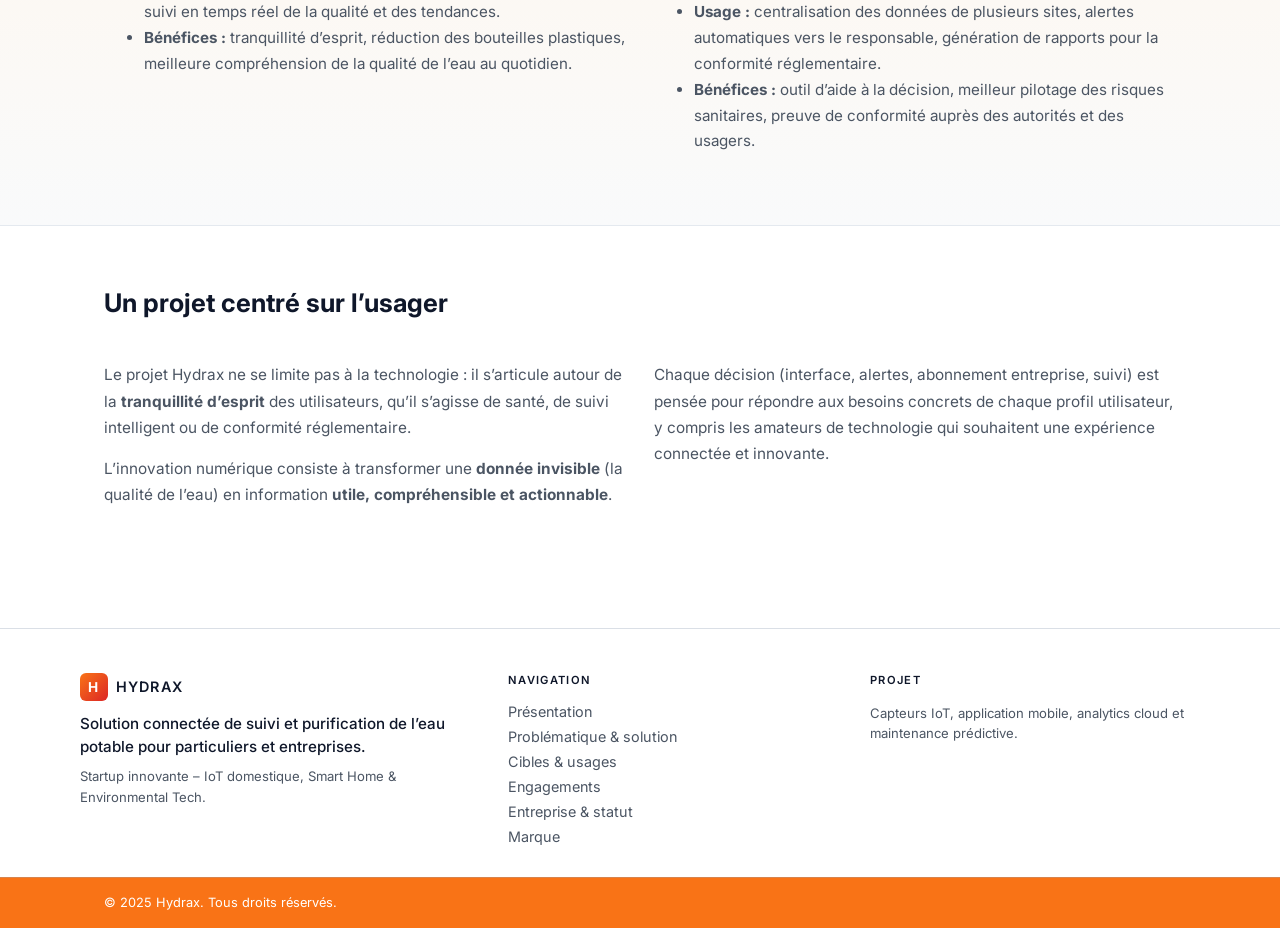
==== commit a9ed7d7a: "hidrax" ====
--- a/cibles-usages.html
+++ b/cibles-usages.html
@@ -3,7 +3,7 @@
 <head>
   <meta charset="UTF-8">
   <meta name="viewport" content="width=device-width, initial-scale=1.0">
-  <title>Hydra – Cibles & contextes d’usage</title>
+  <title>Hydrax – Cibles & contextes d’usage</title>
   <link rel="stylesheet" href="style.css">
   <link rel="preconnect" href="https://fonts.googleapis.com">
   <link rel="preconnect" href="https://fonts.gstatic.com" crossorigin>
@@ -14,7 +14,7 @@
     <div class="container header-inner">
       <div class="logo">
         <span class="logo-mark">H</span>
-        <span class="logo-text">Hydra</span>
+        <span class="logo-text">Hydrax</span>
       </div>
       <nav class="main-nav" id="mainNav">
         <button class="nav-toggle" id="navToggle" aria-label="Menu">
@@ -37,8 +37,8 @@
       <div class="hero-text" data-parallax="0.1">
         <p class="badge">Cibles & contextes d’usage</p>
         <h1>Un produit pensé pour des profils variés, mais un besoin commun : une eau sûre et contrôlée.</h1>
-        <p class="hero-subtitle">
-          Hydra cible à la fois les particuliers, les amateurs de technologies et les organisations, avec des usages adaptés à chaque contexte.
+          <p class="hero-subtitle">
+          Hydrax cible à la fois les particuliers, les amateurs de technologies et les organisations, avec des usages adaptés à chaque contexte.
         </p>
       </div>
     </div>
@@ -59,7 +59,7 @@
           <article class="card">
             <h3>Amateurs de technologie / smart home</h3>
             <p><strong>Profil :</strong> passionnés d’objets connectés, d’innovations IoT et de maison intelligente.</p>
-            <p><strong>Besoins principaux :</strong> suivre l’eau en temps réel, intégrer Hydra à leur écosystème domotique.</p>
+            <p><strong>Besoins principaux :</strong> suivre l’eau en temps réel, intégrer Hydrax à leur écosystème domotique.</p>
             <p><strong>Attentes vis-à-vis du produit numérique :</strong> visualisation détaillée des données, connectivité IoT, intégration avec d’autres systèmes (Alexa, Google Home…), expérience innovante.</p>
           </article>
 
@@ -102,7 +102,7 @@
         <h2>Un projet centré sur l’usager</h2>
         <div class="grid two-cols">
           <div>
-            <p>Le projet Hydra ne se limite pas à la technologie : il s’articule autour de la <strong>tranquillité d’esprit</strong> des utilisateurs, qu’il s’agisse de santé, de suivi intelligent ou de conformité réglementaire.</p>
+            <p>Le projet Hydrax ne se limite pas à la technologie : il s’articule autour de la <strong>tranquillité d’esprit</strong> des utilisateurs, qu’il s’agisse de santé, de suivi intelligent ou de conformité réglementaire.</p>
             <p>L’innovation numérique consiste à transformer une <strong>donnée invisible</strong> (la qualité de l’eau) en information <strong>utile, compréhensible et actionnable</strong>.</p>
           </div>
           <div>
@@ -118,7 +118,7 @@
       <div class="footer-brand-block">
         <div class="footer-logo">
           <span class="footer-logo-mark">H</span>
-          <span>Hydra</span>
+          <span>Hydrax</span>
         </div>
         <p class="footer-brand">Solution connectée de suivi et purification de l’eau potable pour particuliers et entreprises.</p>
         <p class="footer-note">Startup innovante – IoT domestique, Smart Home &amp; Environmental Tech.</p>
@@ -141,7 +141,7 @@
     </div>
     <div class="footer-bottom">
       <div class="container footer-bottom-inner">
-        <span>© 2025 Hydra. Tous droits réservés.</span>
+        <span>© 2025 Hydrax. Tous droits réservés.</span>
       </div>
     </div>
   </footer>
--- a/style.css
+++ b/style.css
@@ -31,6 +31,7 @@
   background: var(--bg);
   color: var(--text);
   -webkit-font-smoothing: antialiased;
+  overflow-x: hidden;
 }
 
 img {
@@ -48,6 +49,10 @@
   max-width: 1120px;
   margin: 0 auto;
   padding: 0 1.5rem;
+}
+
+.hero-inner {
+  padding: 2rem 0 2.5rem;
 }
 
 .site-header {
@@ -100,6 +105,7 @@
   display: flex;
   align-items: center;
   gap: 1.5rem;
+  position: relative;
 }
 
 .nav-links {
@@ -617,11 +623,11 @@
 
 .site-footer {
   margin-top: 3rem;
-  background: linear-gradient(180deg, #0f172a 0%, #1e293b 100%);
-  color: #94a3b8;
+  background: #ffffff;
+  color: #64748b;
   font-size: 0.9rem;
   padding: 0;
-  border-top: 1px solid rgba(248, 250, 252, 0.08);
+  border-top: 1px solid rgba(148, 163, 184, 0.35);
 }
 
 .footer-inner {
@@ -645,7 +651,7 @@
   letter-spacing: 0.08em;
   text-transform: uppercase;
   font-size: 0.9rem;
-  color: #f8fafc;
+  color: var(--text);
   margin-bottom: 0.25rem;
 }
 
@@ -664,7 +670,7 @@
 
 .footer-brand {
   margin: 0;
-  color: #e2e8f0;
+  color: var(--text);
   font-weight: 500;
   font-size: 0.95rem;
   line-height: 1.5;
@@ -675,7 +681,7 @@
   margin: 0;
   font-size: 0.82rem;
   line-height: 1.55;
-  color: #94a3b8;
+  color: var(--text-muted);
   max-width: 28rem;
 }
 
@@ -685,7 +691,7 @@
   font-weight: 600;
   text-transform: uppercase;
   letter-spacing: 0.12em;
-  color: #cbd5e1;
+  color: var(--text);
 }
 
 .footer-links {
@@ -695,7 +701,7 @@
 }
 
 .footer-links a {
-  color: #94a3b8;
+  color: var(--text-muted);
   font-weight: 400;
   font-size: 0.9rem;
   text-transform: none;
@@ -708,8 +714,9 @@
 }
 
 .footer-bottom {
-  border-top: 1px solid rgba(248, 250, 252, 0.06);
+  border-top: 1px solid rgba(148, 163, 184, 0.35);
   padding: 1.1rem 0;
+  background: var(--accent);
 }
 
 .footer-bottom-inner {
@@ -719,16 +726,16 @@
   justify-content: space-between;
   gap: 0.75rem 1.5rem;
   font-size: 0.8rem;
-  color: #64748b;
+  color: #ffffff;
 }
 
 .footer-bottom-inner a {
-  color: #94a3b8;
+  color: rgba(255, 255, 255, 0.95);
   transition: color 0.15s ease;
 }
 
 .footer-bottom-inner a:hover {
-  color: var(--accent);
+  color: #ffffff;
 }
 
 @media (max-width: 840px) {
@@ -790,9 +797,18 @@
     flex-direction: column;
     align-items: flex-start;
   }
+
+  .hero-grid {
+    grid-template-columns: 1fr;
+  }
 }
 
 @media (max-width: 720px) {
+  .site-header {
+    z-index: 40;
+    padding: 10px;
+  }
+
   .hero {
     padding-top: 3.8rem;
     min-height: auto;
@@ -806,39 +822,72 @@
     flex-direction: column;
   }
 
+  .section {
+    padding: 2.5rem 0 2rem;
+  }
+
+  .section h2 {
+    font-size: 1.4rem;
+    margin-bottom: 1.4rem;
+  }
+
+  .hero-inner {
+    padding: 1.75rem 0 2rem;
+  }
+
   .nav-toggle {
     display: flex;
   }
 
   .nav-links {
-    position: absolute;
-    inset-inline: 0;
-    top: 100%;
-    background: rgba(2, 6, 23, 0.98);
-    padding: 0.6rem 1.5rem 0.9rem;
-    border-bottom: 1px solid rgba(15, 23, 42, 0.9);
+    position: fixed;
+    top: 0;
+    right: 0;
+    width: 100%;
+    height: 100vh;
+    height: 100dvh;
+    background: rgba(249, 115, 22, 0.95);
+    padding: 5rem 1.5rem 2rem;
     flex-direction: column;
-    align-items: flex-start;
-    gap: 0.35rem;
-    max-height: 0;
-    overflow: hidden;
-    opacity: 0;
-    pointer-events: none;
-    transition: max-height 0.18s ease, opacity 0.18s ease;
+    align-items: stretch;
+    gap: 0.5rem;
+    box-sizing: border-box;
+    z-index: 30;
+    transform: translateX(100%);
+    transition: transform 0.3s ease, visibility 0.3s ease;
+    visibility: hidden;
+    overflow-y: auto;
+    border-left: 1px solid rgba(234, 88, 12, 0.5);
   }
 
   .nav-links.open {
-    max-height: 320px;
-    opacity: 1;
-    pointer-events: auto;
+    transform: translateX(0);
+    visibility: visible;
   }
 
   .nav-links a {
-    padding: 0.35rem 0;
+    padding: 0.5rem 0;
+    font-size: 1.15rem;
+    color: rgba(255, 255, 255, 0.95);
+    border-color: transparent;
+  }
+
+  .nav-links a:hover {
+    color: #ffffff;
+    border-color: rgba(253, 186, 116, 0.6);
+  }
+
+  .nav-links a.active {
+    color: #ffffff;
+    border-color: #fdba74;
   }
 }
 
 @media (max-width: 540px) {
+  .container {
+    padding: 0 1.15rem;
+  }
+
   .card {
     padding: 1.1rem 1.05rem;
   }
@@ -847,5 +896,81 @@
   .legal-block {
     padding: 1.1rem 1.1rem;
   }
-}
-
+
+  .section {
+    padding: 2rem 0 1.5rem;
+  }
+
+  .section h2 {
+    font-size: 1.28rem;
+    margin-bottom: 1.2rem;
+  }
+
+  .hero-left {
+    padding: 2rem 1.15rem 1.75rem;
+  }
+
+  .hero-inner {
+    padding: 1.5rem 0 1.75rem;
+  }
+
+  .hero h1 {
+    font-size: clamp(1.75rem, 5vw + 1rem, 2.5rem);
+  }
+
+  .hero-subtitle {
+    font-size: 0.9rem;
+  }
+
+  .hero-actions-row {
+    margin-top: 1.4rem;
+    gap: 1rem;
+  }
+
+  .hero-actions {
+    gap: 0.65rem;
+  }
+
+  .btn {
+    padding: 0.65rem 1.2rem;
+    font-size: 0.88rem;
+  }
+
+  .badge {
+    font-size: 0.7rem;
+    padding: 0.22rem 0.6rem;
+  }
+
+  .device-card ul {
+    grid-template-columns: 1fr;
+  }
+
+  .accordion details {
+    padding: 0.6rem 0.8rem;
+  }
+
+  .accordion summary {
+    font-size: 0.9rem;
+  }
+}
+
+@media (max-width: 380px) {
+  .container {
+    padding: 0 1rem;
+  }
+
+  .hero-left {
+    padding: 1.5rem 1rem 1.5rem;
+  }
+
+  .hero-actions {
+    flex-direction: column;
+    width: 100%;
+  }
+
+  .hero-actions .btn {
+    width: 100%;
+    justify-content: center;
+  }
+}
+
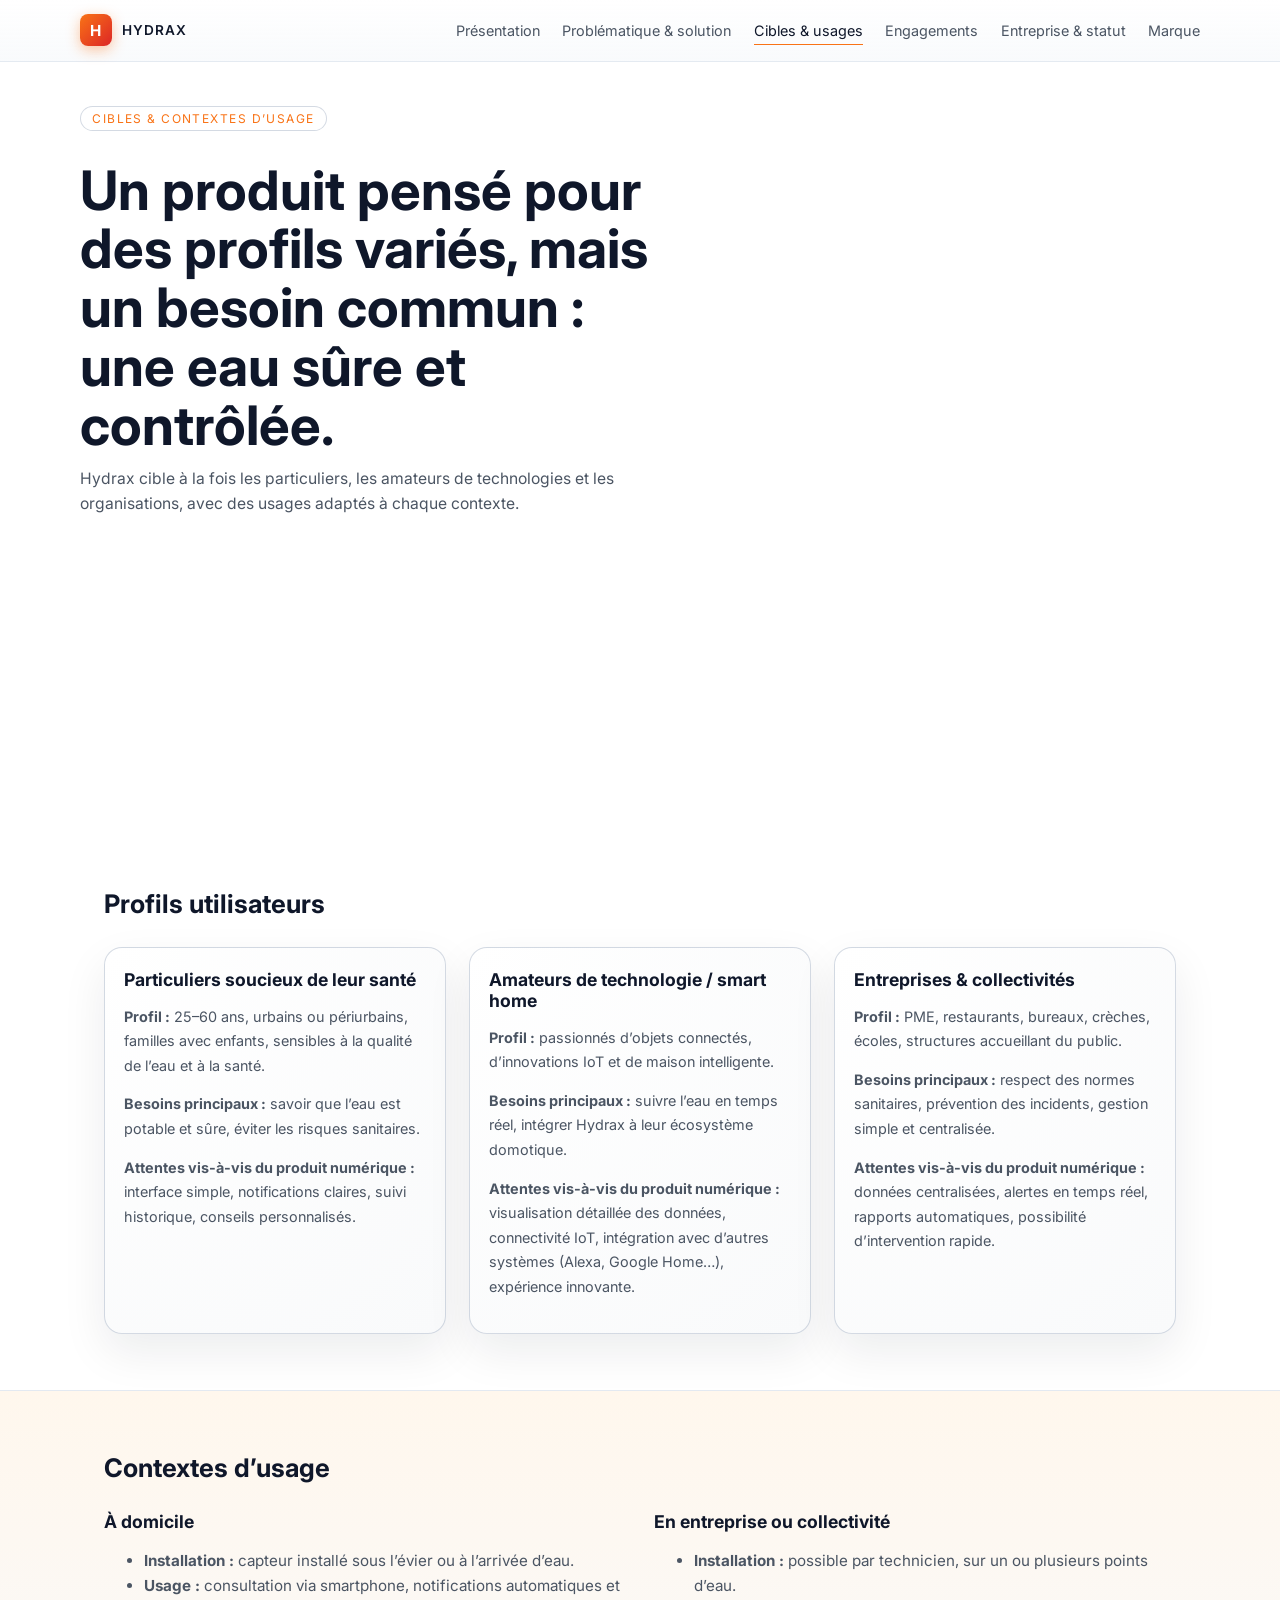
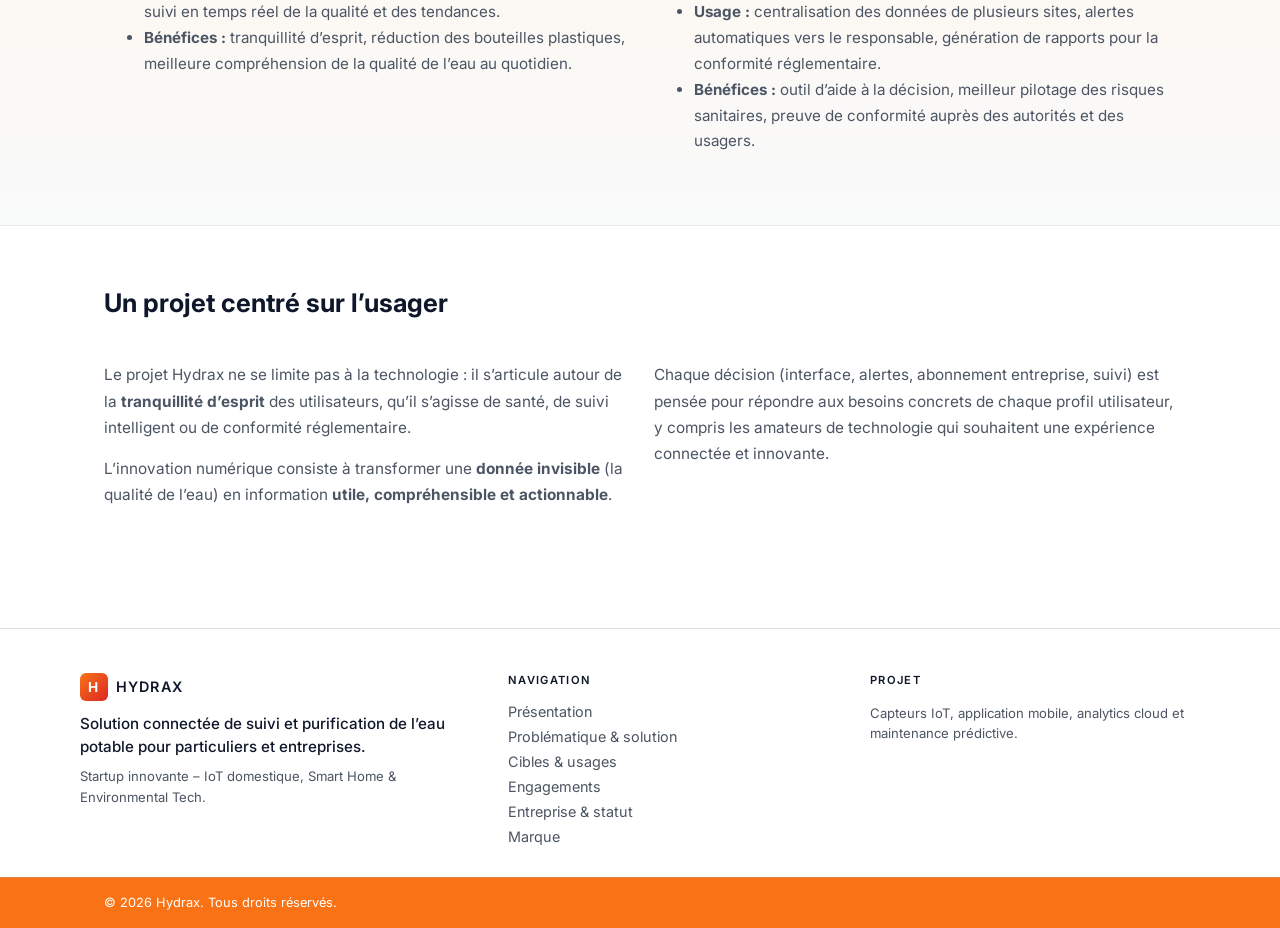
==== commit c2bf4553: "2026" ====
--- a/cibles-usages.html
+++ b/cibles-usages.html
@@ -141,7 +141,7 @@
     </div>
     <div class="footer-bottom">
       <div class="container footer-bottom-inner">
-        <span>© 2025 Hydrax. Tous droits réservés.</span>
+        <span>© 2026 Hydrax. Tous droits réservés.</span>
       </div>
     </div>
   </footer>
